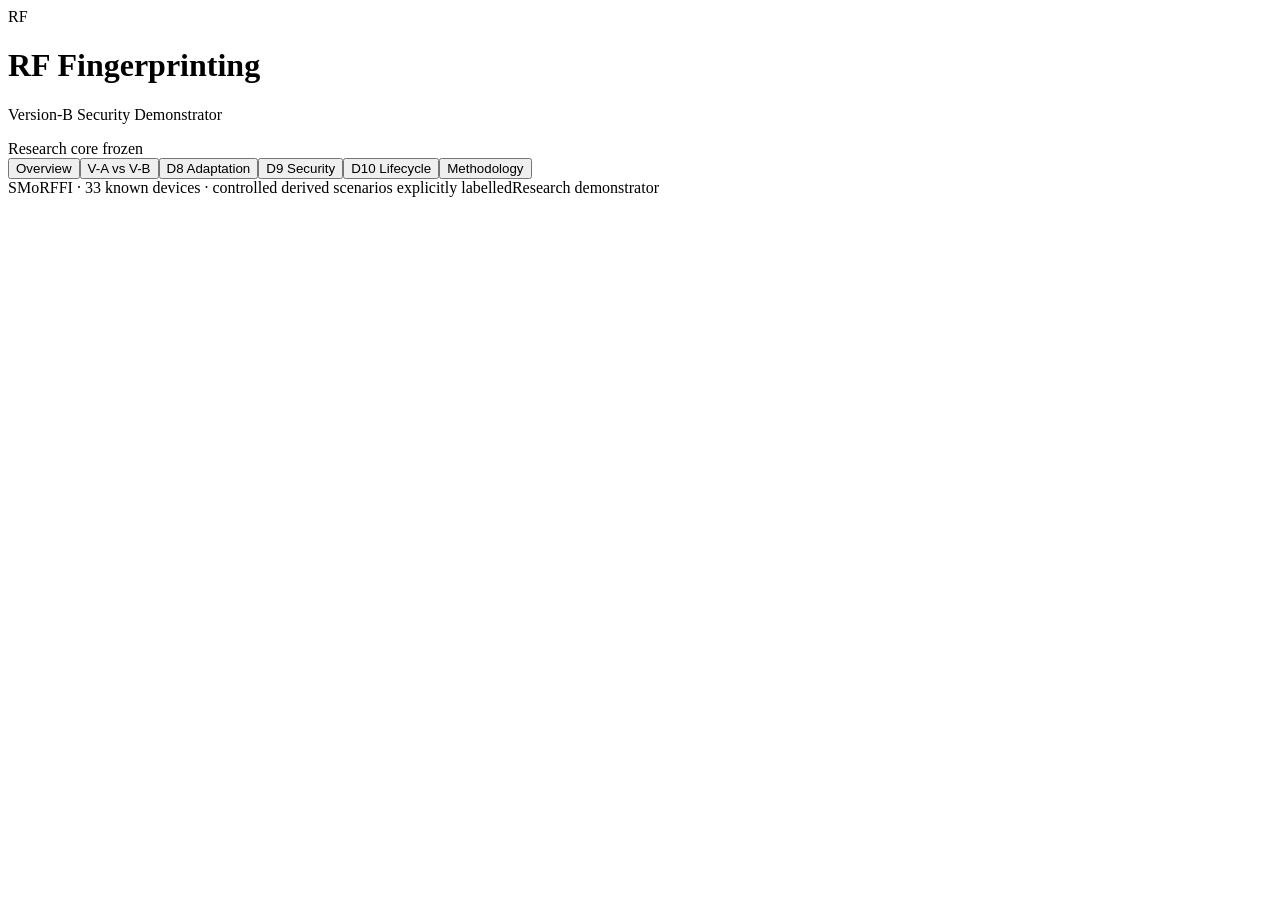
==== ui/index.html @ fdb1d504 "Build final Version-B demonstrator UI" ====
<!doctype html><html lang="en"><head><meta charset="utf-8"><meta name="viewport" content="width=device-width,initial-scale=1"><meta name="description" content="RF Fingerprinting Version A vs Version B research demonstrator"><title>RF-Fingerprint | Version B Demonstrator</title><link rel="stylesheet" href="styles.css"></head><body><header class="top"><div class="brand"><div class="mark">RF</div><div><h1>RF Fingerprinting</h1><p>Version-B Security Demonstrator</p></div></div><div class="status"><span class="dot"></span> Research core frozen</div></header><nav class="nav"><button class="active" data-view="overview">Overview</button><button data-view="comparison">V-A vs V-B</button><button data-view="d8">D8 Adaptation</button><button data-view="d9">D9 Security</button><button data-view="d10">D10 Lifecycle</button><button data-view="provenance">Methodology</button></nav><main id="app"></main><footer><span>SMoRFFI · 33 known devices · controlled derived scenarios explicitly labelled</span><span>Research demonstrator</span></footer><script src="app.js"></script></body></html>
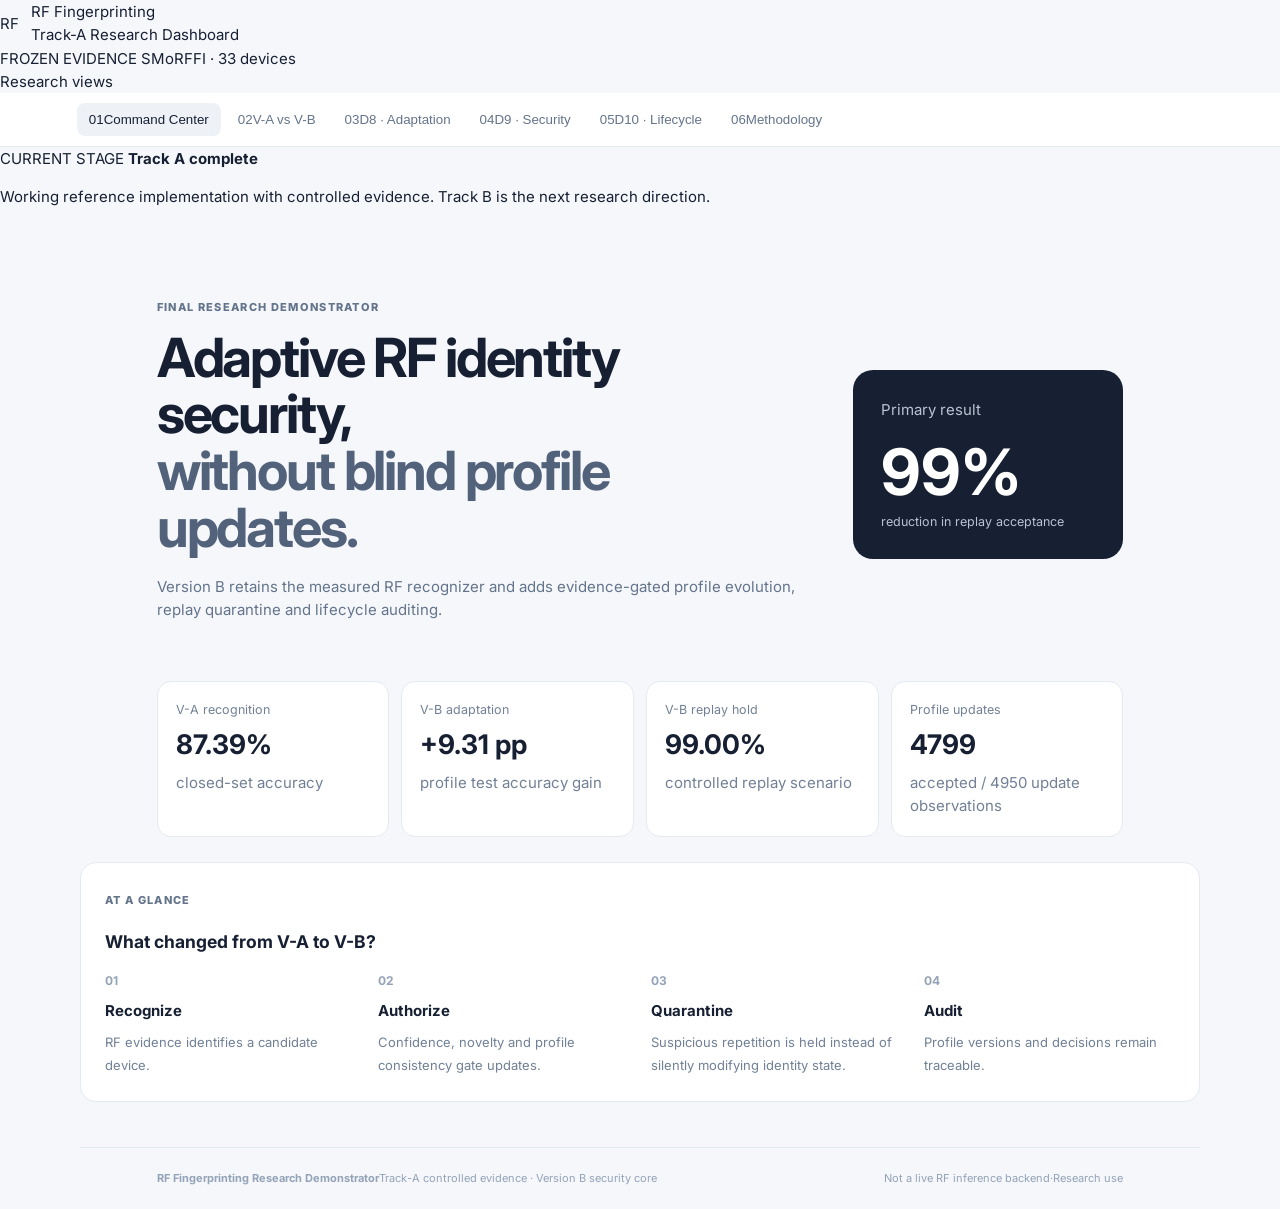
==== commit ba84735c: "Refine Track-A dashboard structure and professional navigation" ====
--- a/ui/index.html
+++ b/ui/index.html
@@ -1 +1,58 @@
-<!doctype html><html lang="en"><head><meta charset="utf-8"><meta name="viewport" content="width=device-width,initial-scale=1"><meta name="description" content="RF Fingerprinting Version A vs Version B research demonstrator"><title>RF-Fingerprint | Version B Demonstrator</title><link rel="stylesheet" href="styles.css"></head><body><header class="top"><div class="brand"><div class="mark">RF</div><div><h1>RF Fingerprinting</h1><p>Version-B Security Demonstrator</p></div></div><div class="status"><span class="dot"></span> Research core frozen</div></header><nav class="nav"><button class="active" data-view="overview">Overview</button><button data-view="comparison">V-A vs V-B</button><button data-view="d8">D8 Adaptation</button><button data-view="d9">D9 Security</button><button data-view="d10">D10 Lifecycle</button><button data-view="provenance">Methodology</button></nav><main id="app"></main><footer><span>SMoRFFI · 33 known devices · controlled derived scenarios explicitly labelled</span><span>Research demonstrator</span></footer><script src="app.js"></script></body></html>+<!doctype html>
+<html lang="en">
+<head>
+  <meta charset="utf-8">
+  <meta name="viewport" content="width=device-width,initial-scale=1">
+  <meta name="description" content="Track-A RF fingerprinting research demonstrator: recognition, adaptive profile authorization, security evaluation and lifecycle audit.">
+  <title>RF-Fingerprint | Track-A Research Dashboard</title>
+  <link rel="preconnect" href="https://fonts.googleapis.com">
+  <link rel="preconnect" href="https://fonts.gstatic.com" crossorigin>
+  <link href="https://fonts.googleapis.com/css2?family=Inter:wght@400;500;600;700;800&family=JetBrains+Mono:wght@500;600&display=swap" rel="stylesheet">
+  <link rel="stylesheet" href="styles.css">
+</head>
+<body>
+  <div class="shell">
+    <header class="topbar">
+      <div class="brand">
+        <div class="brand-mark" aria-hidden="true"><span>RF</span><i></i></div>
+        <div>
+          <div class="brand-name">RF Fingerprinting</div>
+          <div class="brand-sub">Track-A Research Dashboard</div>
+        </div>
+      </div>
+      <div class="top-meta">
+        <span class="env-badge"><span class="status-dot"></span> FROZEN EVIDENCE</span>
+        <span class="meta-divider"></span>
+        <span class="meta-text">SMoRFFI · 33 devices</span>
+      </div>
+    </header>
+
+    <div class="workspace">
+      <aside class="sidebar" aria-label="Dashboard navigation">
+        <div class="sidebar-label">Research views</div>
+        <nav class="nav">
+          <button class="active" data-view="overview"><span class="nav-icon">01</span><span>Command Center</span></button>
+          <button data-view="comparison"><span class="nav-icon">02</span><span>V-A vs V-B</span></button>
+          <button data-view="d8"><span class="nav-icon">03</span><span>D8 · Adaptation</span></button>
+          <button data-view="d9"><span class="nav-icon">04</span><span>D9 · Security</span></button>
+          <button data-view="d10"><span class="nav-icon">05</span><span>D10 · Lifecycle</span></button>
+          <button data-view="provenance"><span class="nav-icon">06</span><span>Methodology</span></button>
+        </nav>
+        <div class="sidebar-note">
+          <span class="note-kicker">CURRENT STAGE</span>
+          <strong>Track A complete</strong>
+          <p>Working reference implementation with controlled evidence. Track B is the next research direction.</p>
+        </div>
+      </aside>
+
+      <main id="app" class="content"></main>
+    </div>
+
+    <footer class="footer">
+      <div><strong>RF Fingerprinting Research Demonstrator</strong><span>Track-A controlled evidence · Version B security core</span></div>
+      <div><span>Not a live RF inference backend</span><span>·</span><span>Research use</span></div>
+    </footer>
+  </div>
+  <script src="app.js"></script>
+</body>
+</html>
--- a/ui/styles.css
+++ b/ui/styles.css
@@ -0,0 +1 @@
+*{box-sizing:border-box}body{margin:0;background:#f5f7fb;color:#172033;font:15px/1.55 Inter,ui-sans-serif,system-ui,-apple-system,BlinkMacSystemFont,"Segoe UI",sans-serif}.top{display:flex;justify-content:space-between;align-items:center;padding:22px 6%;background:#fff;border-bottom:1px solid #e5e9f0}.brand{display:flex;gap:12px;align-items:center}.mark{width:42px;height:42px;border-radius:12px;display:grid;place-items:center;background:#172033;color:#fff;font-weight:800}.brand h1{font-size:18px;margin:0}.brand p{margin:0;color:#718096;font-size:12px}.status{font-size:12px;color:#475569;display:flex;gap:8px;align-items:center}.dot{width:8px;height:8px;border-radius:50%;background:#16a34a}.nav{display:flex;gap:5px;padding:10px 6%;background:#fff;border-bottom:1px solid #e5e9f0;position:sticky;top:0;z-index:5;overflow:auto}.nav button{border:0;background:transparent;color:#64748b;padding:9px 12px;border-radius:8px;white-space:nowrap;cursor:pointer}.nav button.active,.nav button:hover{background:#eef2f7;color:#172033}.hero{max-width:1120px;margin:0 auto;padding:70px 6% 45px;display:grid;grid-template-columns:1fr 270px;gap:45px;align-items:center}.eyebrow{font-size:11px;font-weight:800;letter-spacing:.12em;color:#64748b}.hero h2,.section-title h2{font-size:clamp(32px,5vw,54px);line-height:1.05;letter-spacing:-.04em;margin:13px 0 18px}.hero h2 em{font-style:normal;color:#52627a}.hero p,.section-title p{color:#64748b;max-width:680px}.hero-card{background:#172033;color:#fff;border-radius:20px;padding:28px}.hero-card span,.hero-card small{display:block;color:#b8c3d1}.hero-card strong{display:block;font-size:64px;line-height:1;margin:18px 0 8px}.cards{max-width:1120px;margin:0 auto 25px;padding:0 6%;display:grid;grid-template-columns:repeat(4,1fr);gap:12px}.cards article{background:#fff;border:1px solid #e5e9f0;border-radius:14px;padding:18px}.cards small,.cards span{display:block;color:#718096}.cards strong{display:block;font-size:27px;margin:5px 0}.panel{background:#fff;border:1px solid #e5e9f0;border-radius:16px;padding:24px}.hero+.cards+.panel,section>.panel{max-width:1120px;margin:0 auto 25px}.steps{display:grid;grid-template-columns:repeat(4,1fr);gap:22px}.steps b{display:block;color:#94a3b8;font-size:12px}.steps strong{display:block;margin:8px 0}.steps span{color:#718096;font-size:13px}.section-title{max-width:1120px;margin:0 auto;padding:48px 6% 24px}.section-title h2{font-size:42px}.section-title p{margin:0}.panel table{width:100%;border-collapse:collapse}.panel th,.panel td{text-align:left;padding:13px 10px;border-bottom:1px solid #e9edf2}.panel th{font-size:11px;text-transform:uppercase;letter-spacing:.08em;color:#64748b}.panel tr:last-child td{border-bottom:0}.positive td:last-child{font-weight:800}.callout{max-width:1120px;margin:0 auto 25px;padding:16px 20px;border-radius:12px}.warning{background:#fffbeb;border:1px solid #f1d38a}.danger{background:#fff5f5;border:1px solid #efb6b6}.metric-large{max-width:1120px;margin:0 auto 25px;background:#172033;color:#fff;border-radius:18px;padding:28px;display:flex;align-items:center;gap:30px}.metric-large div:not(.arrow):not(.delta){flex:1}.metric-large small,.metric-large span{display:block;color:#b8c3d1}.metric-large strong{display:block;font-size:38px;margin:5px 0}.arrow{font-size:30px;color:#9aa8b9}.delta{font-weight:800;font-size:18px}.bars>div{margin:20px 0}.bars label{display:flex;justify-content:space-between;margin-bottom:7px}.bars i{height:10px;background:#e7ebf1;border-radius:9px;display:block;overflow:hidden}.bars i span{display:block;height:100%;background:#172033}.muted{color:#718096}.security-grid,.method-grid{max-width:1120px;margin:0 auto 25px;padding:0 6%;display:grid;grid-template-columns:1fr 1fr;gap:14px}.security-grid .attack,.method-grid .panel{padding:24px}.attack{background:#fff;border:1px solid #e5e9f0;border-radius:16px}.tag,.pill{display:inline-block;padding:5px 8px;border-radius:6px;background:#eef2f7;color:#64748b;font-size:10px;font-weight:800;letter-spacing:.08em}.tag.real{background:#ecfdf3;color:#166534}.attack h3{font-size:22px}.compare{display:grid;grid-template-columns:1fr 1fr;gap:12px}.compare div{padding:14px;background:#f6f8fb;border-radius:10px}.compare small{display:block;color:#718096}.compare strong{font-size:29px}.timeline{max-width:1120px;margin:0 auto 25px;padding:0 6%;display:grid;grid-template-columns:repeat(5,1fr);gap:8px}.timeline div{background:#fff;border:1px solid #e5e9f0;padding:18px;border-radius:12px}.timeline b{color:#94a3b8}.timeline h3{font-size:16px}.timeline p{font-size:12px;color:#718096}.lifecycle{max-width:1120px;margin:0 auto 25px}.lifecycle .pill{background:#ecfdf3;color:#166534}footer{max-width:1120px;margin:45px auto 0;padding:22px 6%;display:flex;justify-content:space-between;color:#94a3b8;font-size:11px;border-top:1px solid #e5e9f0}@media(max-width:800px){.hero{grid-template-columns:1fr;padding-top:40px}.cards{grid-template-columns:1fr 1fr}.steps,.timeline{grid-template-columns:1fr 1fr}.security-grid,.method-grid{grid-template-columns:1fr}.metric-large{margin-left:6%;margin-right:6%;flex-wrap:wrap}.metric-large .arrow{display:none}footer{display:block}.panel{overflow-x:auto}.hero h2,.section-title h2{font-size:34px}}@media(max-width:520px){.cards{grid-template-columns:1fr}.steps,.timeline{grid-template-columns:1fr}.top{padding:16px 5%}.status{display:none}}
